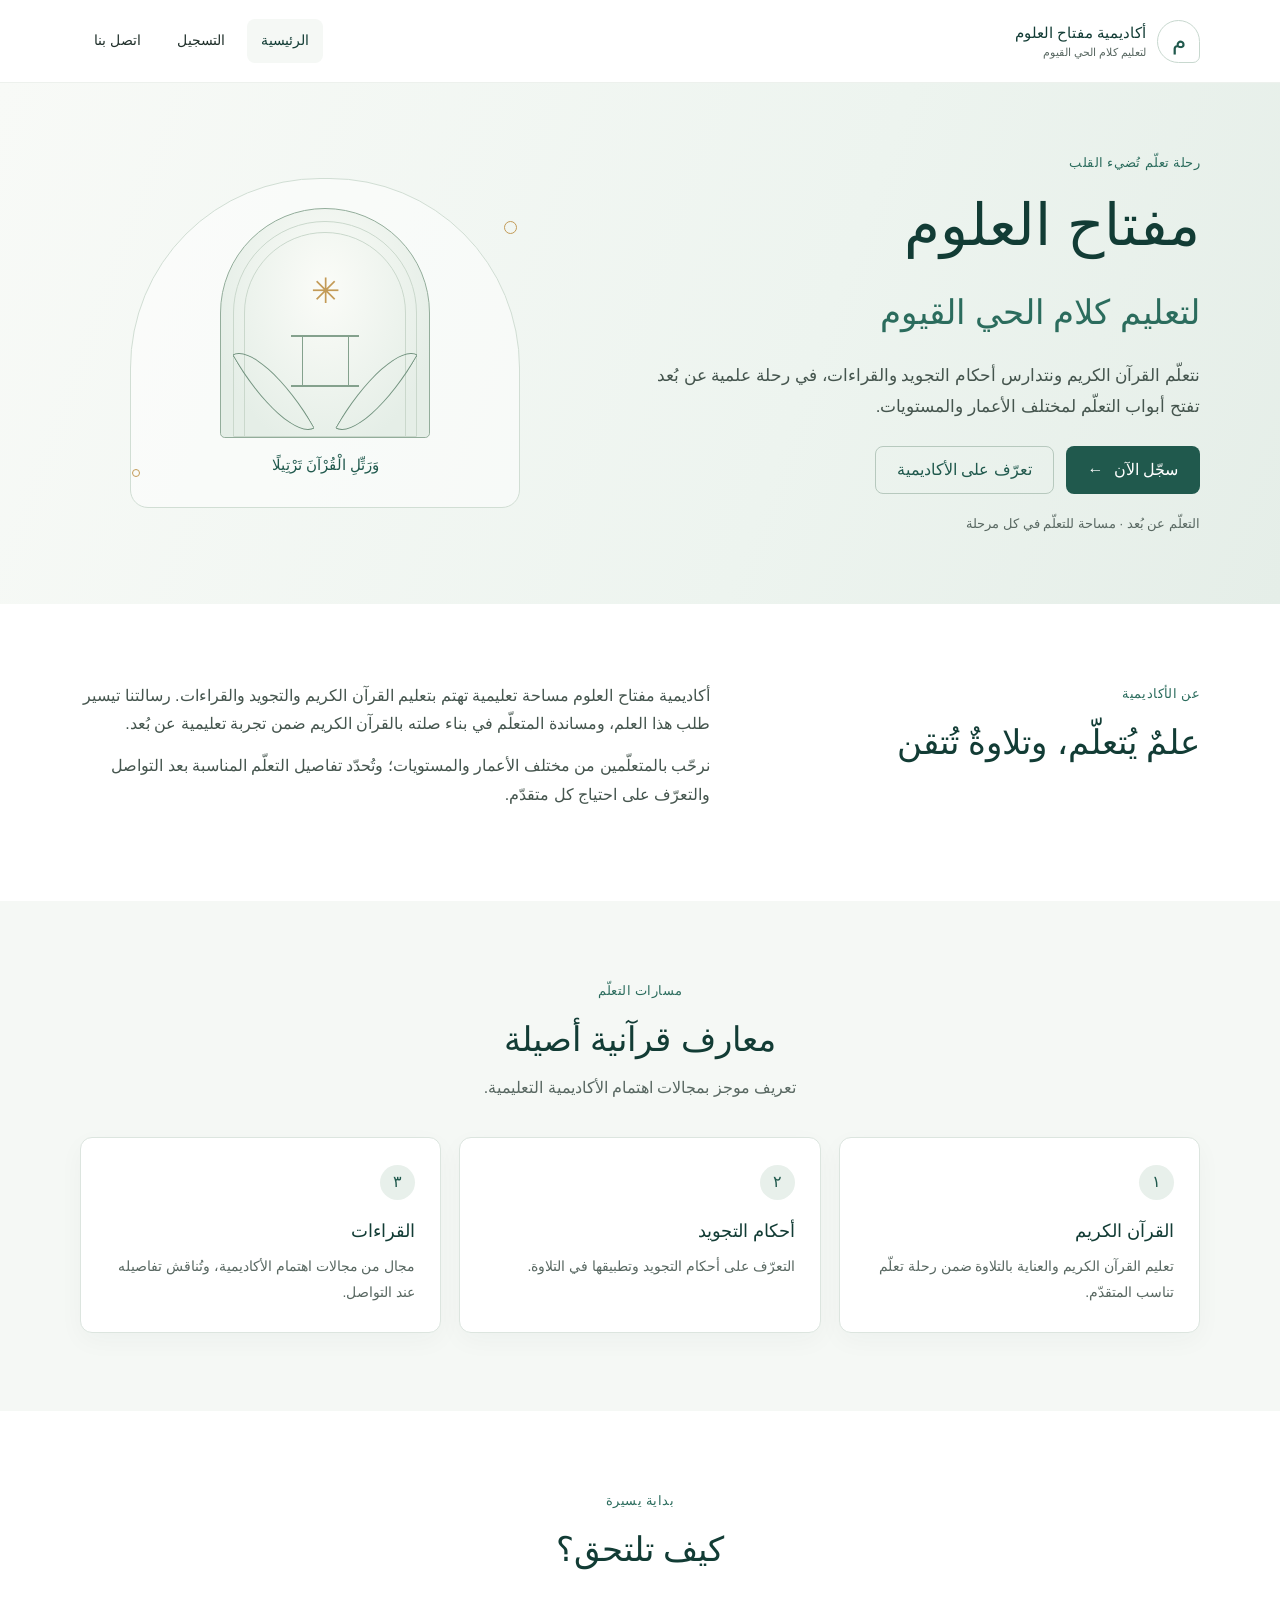
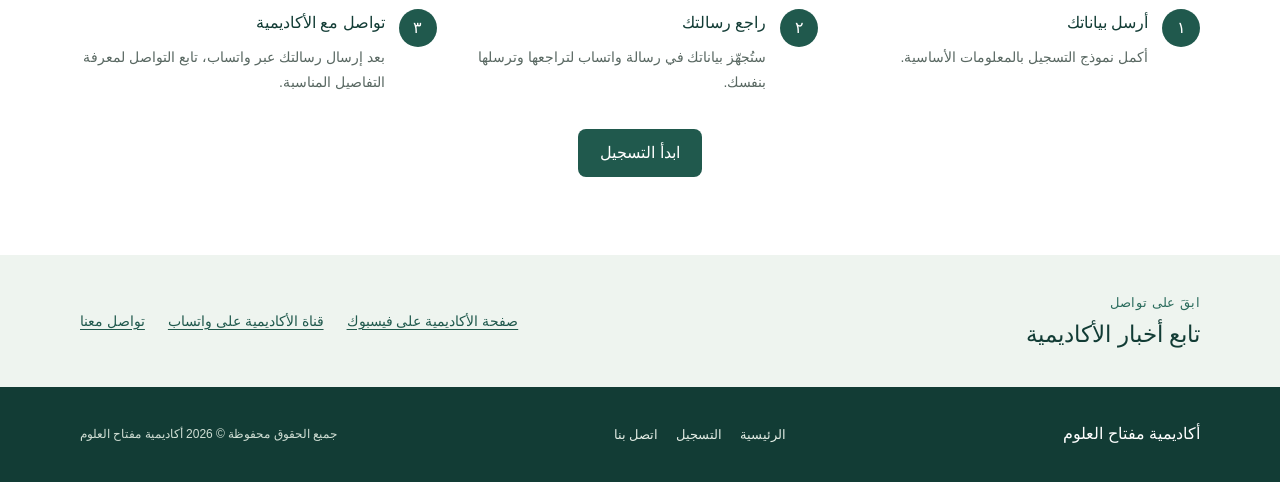
==== index.html @ 05ccc2ba "إنشاء موقع تعريفي وتسجيلي لأكاديمية مفتاح العلوم إضافة صفحات رئيسية وتسجيل واتصال متجاوبة باللغة الع" ====
<!doctype html>
<html lang="ar" dir="rtl">
<head>
  <meta charset="utf-8">
  <meta name="viewport" content="width=device-width, initial-scale=1">
  <meta name="theme-color" content="#123c35">
  <meta name="description" content="أكاديمية مفتاح العلوم لتعليم كلام الحي القيوم. تعليم القرآن الكريم والتجويد والقراءات عن بُعد لمختلف الأعمار والمستويات.">
  <meta property="og:type" content="website">
  <meta property="og:title" content="أكاديمية مفتاح العلوم">
  <meta property="og:description" content="تعليم القرآن الكريم والتجويد والقراءات عن بُعد.">
  <title>أكاديمية مفتاح العلوم | تعليم كلام الحي القيوم</title>
  <link rel="stylesheet" href="assets/css/style.css">
  <script src="assets/js/config.js" defer></script>
  <script src="assets/js/main.js" defer></script>
</head>
<body>
  <a class="skip-link" href="#main-content">انتقل إلى المحتوى الرئيسي</a>
  <header class="site-header">
    <div class="container header-inner">
      <a class="brand" href="index.html" aria-label="أكاديمية مفتاح العلوم - الصفحة الرئيسية">
        <span class="brand-mark" aria-hidden="true">م</span>
        <span class="brand-copy"><strong>أكاديمية مفتاح العلوم</strong><small>لتعليم كلام الحي القيوم</small></span>
      </a>
      <nav class="site-nav" aria-label="التنقل الرئيسي">
        <a href="index.html" aria-current="page">الرئيسية</a>
        <a href="register.html">التسجيل</a>
        <a href="contact.html">اتصل بنا</a>
      </nav>
    </div>
  </header>

  <main id="main-content">
    <section class="hero">
      <div class="container hero-grid">
        <div class="hero-copy">
          <p class="eyebrow">رحلة تعلّم تُضيء القلب</p>
          <h1>مفتاح العلوم<br><span>لتعليم كلام الحي القيوم</span></h1>
          <p class="hero-intro">نتعلّم القرآن الكريم ونتدارس أحكام التجويد والقراءات، في رحلة علمية عن بُعد تفتح أبواب التعلّم لمختلف الأعمار والمستويات.</p>
          <div class="hero-actions">
            <a class="button button-primary" href="register.html">سجّل الآن <span aria-hidden="true">←</span></a>
            <a class="button button-quiet" href="#about">تعرّف على الأكاديمية</a>
          </div>
          <p class="hero-note">التعلّم عن بُعد · مساحة للتعلّم في كل مرحلة</p>
        </div>
        <div class="hero-art" aria-hidden="true">
          <div class="art-frame">
            <div class="art-arch"><span class="art-star">✳</span><span class="art-lines"></span><span class="art-leaf leaf-one"></span><span class="art-leaf leaf-two"></span></div>
            <span class="art-caption">وَرَتِّلِ الْقُرْآنَ تَرْتِيلًا</span>
          </div>
          <span class="art-dot dot-one"></span><span class="art-dot dot-two"></span>
        </div>
      </div>
    </section>

    <section class="section" id="about">
      <div class="container about-grid">
        <div>
          <p class="eyebrow">عن الأكاديمية</p>
          <h2>علمٌ يُتعلّم، وتلاوةٌ تُتقن</h2>
        </div>
        <div class="about-copy">
          <p>أكاديمية مفتاح العلوم مساحة تعليمية تهتم بتعليم القرآن الكريم والتجويد والقراءات. رسالتنا تيسير طلب هذا العلم، ومساندة المتعلّم في بناء صلته بالقرآن الكريم ضمن تجربة تعليمية عن بُعد.</p>
          <p>نرحّب بالمتعلّمين من مختلف الأعمار والمستويات؛ وتُحدّد تفاصيل التعلّم المناسبة بعد التواصل والتعرّف على احتياج كل متقدّم.</p>
        </div>
      </div>
    </section>

    <section class="section section-tinted" aria-labelledby="learning-title">
      <div class="container">
        <div class="section-heading">
          <p class="eyebrow">مسارات التعلّم</p>
          <h2 id="learning-title">معارف قرآنية أصيلة</h2>
          <p>تعريف موجز بمجالات اهتمام الأكاديمية التعليمية.</p>
        </div>
        <div class="cards-grid">
          <article class="info-card">
            <span class="card-number" aria-hidden="true">١</span>
            <h3>القرآن الكريم</h3>
            <p>تعليم القرآن الكريم والعناية بالتلاوة ضمن رحلة تعلّم تناسب المتقدّم.</p>
          </article>
          <article class="info-card">
            <span class="card-number" aria-hidden="true">٢</span>
            <h3>أحكام التجويد</h3>
            <p>التعرّف على أحكام التجويد وتطبيقها في التلاوة.</p>
          </article>
          <article class="info-card">
            <span class="card-number" aria-hidden="true">٣</span>
            <h3>القراءات</h3>
            <p>مجال من مجالات اهتمام الأكاديمية، وتُناقش تفاصيله عند التواصل.</p>
          </article>
        </div>
      </div>
    </section>

    <section class="section" aria-labelledby="steps-title">
      <div class="container">
        <div class="section-heading">
          <p class="eyebrow">بداية يسيرة</p>
          <h2 id="steps-title">كيف تلتحق؟</h2>
        </div>
        <ol class="steps-list">
          <li><span>١</span><div><h3>أرسل بياناتك</h3><p>أكمل نموذج التسجيل بالمعلومات الأساسية.</p></div></li>
          <li><span>٢</span><div><h3>راجع رسالتك</h3><p>ستُجهّز بياناتك في رسالة واتساب لتراجعها وترسلها بنفسك.</p></div></li>
          <li><span>٣</span><div><h3>تواصل مع الأكاديمية</h3><p>بعد إرسال رسالتك عبر واتساب، تابع التواصل لمعرفة التفاصيل المناسبة.</p></div></li>
        </ol>
        <div class="center-action"><a class="button button-primary" href="register.html">ابدأ التسجيل</a></div>
      </div>
    </section>

    <section class="social-band" aria-labelledby="social-title">
      <div class="container social-inner">
        <div><p class="eyebrow">ابقَ على تواصل</p><h2 id="social-title">تابع أخبار الأكاديمية</h2></div>
        <ul class="social-links" aria-label="روابط التواصل الاجتماعي">
          <li data-social-item hidden><a data-social-link="facebook" href="https://facebook.com" target="_blank" rel="noopener noreferrer">صفحة الأكاديمية على فيسبوك</a></li>
          <li data-social-item hidden><a data-social-link="whatsappChannel" href="https://whatsapp.com" target="_blank" rel="noopener noreferrer">قناة الأكاديمية على واتساب</a></li>
          <li><a href="contact.html">تواصل معنا</a></li>
        </ul>
      </div>
    </section>
  </main>

  <footer class="site-footer">
    <div class="container footer-inner">
      <a class="footer-brand" href="index.html">أكاديمية مفتاح العلوم</a>
      <nav class="footer-nav" aria-label="روابط التذييل">
        <a href="index.html">الرئيسية</a><a href="register.html">التسجيل</a><a href="contact.html">اتصل بنا</a>
      </nav>
      <p>جميع الحقوق محفوظة © <span data-current-year>2026</span> أكاديمية مفتاح العلوم</p>
    </div>
  </footer>
</body>
</html>
---- assets/css/style.css ----
:root {
  color-scheme: light;
  --green-950: #123c35;
  --green-800: #20594d;
  --green-700: #2b6c5d;
  --green-100: #e8f0eb;
  --green-50: #f5f8f5;
  --ink: #20302b;
  --muted: #596862;
  --gold: #c39b57;
  --line: #dce5df;
  --white: #fff;
  --danger: #a52c2c;
  --shadow: 0 18px 50px rgba(18, 60, 53, .08);
  font-family: Tahoma, "Segoe UI", Arial, sans-serif;
  font-synthesis: none;
  text-rendering: optimizeLegibility;
}

* { box-sizing: border-box; }
html { scroll-behavior: smooth; }
body { margin: 0; color: var(--ink); background: var(--white); line-height: 1.8; }
a { color: var(--green-800); text-underline-offset: .22em; }
a:hover { color: var(--green-950); }
button, input, select, textarea { font: inherit; }
button, a { touch-action: manipulation; }
.container { width: min(1120px, calc(100% - 40px)); margin-inline: auto; }
.skip-link { position: absolute; z-index: 20; top: 8px; right: 8px; padding: 10px 16px; color: #fff; background: var(--green-950); transform: translateY(-150%); }
.skip-link:focus { transform: translateY(0); }

:focus-visible { outline: 3px solid #bd7d1b; outline-offset: 3px; }
.site-header { position: relative; z-index: 2; background: #fff; border-bottom: 1px solid #edf1ed; }
.header-inner { min-height: 82px; display: flex; align-items: center; justify-content: space-between; gap: 24px; }
.brand { display: inline-flex; align-items: center; gap: 11px; color: var(--green-950); text-decoration: none; }
.brand-mark { width: 43px; height: 43px; display: grid; place-items: center; border: 1px solid #c8d8cf; border-radius: 50% 50% 7px 50%; color: var(--green-800); font-size: 23px; font-weight: 700; }
.brand-copy { display: grid; line-height: 1.5; }
.brand-copy strong { font-size: 15px; }
.brand-copy small { color: var(--muted); font-size: 11px; }
.site-nav, .footer-nav { display: flex; align-items: center; gap: 8px; }
.site-nav a { padding: 9px 14px; border-radius: 8px; color: var(--ink); font-size: 14px; text-decoration: none; }
.site-nav a:hover, .site-nav a[aria-current="page"] { color: var(--green-950); background: var(--green-50); }

.hero { position: relative; overflow: hidden; background: linear-gradient(110deg, #f8faf7 0%, #edf4ef 62%, #e5eee8 100%); }
.hero-grid { min-height: 490px; display: grid; grid-template-columns: 1.08fr .92fr; align-items: center; gap: 54px; padding-block: 68px; }
.eyebrow { margin: 0 0 12px; color: var(--green-700); font-size: 13px; font-weight: 700; letter-spacing: .03em; }
h1, h2, h3, p { margin-top: 0; }
.hero h1 { margin-bottom: 18px; color: var(--green-950); font-size: clamp(36px, 5vw, 58px); line-height: 1.35; }
.hero h1 span { color: var(--green-700); font-size: .59em; }
.hero-intro { max-width: 580px; margin-bottom: 24px; color: #45554e; font-size: 17px; }
.hero-actions { display: flex; align-items: center; flex-wrap: wrap; gap: 12px; }
.button { min-height: 48px; display: inline-flex; align-items: center; justify-content: center; gap: 10px; padding: 10px 21px; border: 1px solid transparent; border-radius: 8px; font-weight: 700; line-height: 1.5; text-align: center; text-decoration: none; cursor: pointer; transition: background-color .16s ease, transform .16s ease; }
.button:hover { transform: translateY(-1px); }
.button-primary { color: #fff; background: var(--green-800); }
.button-primary:hover { color: #fff; background: var(--green-950); }
.button-secondary { color: var(--green-950); background: var(--green-100); border-color: #c9d9cf; }
.button-secondary:hover { color: var(--green-950); background: #dbe9df; }
.button-quiet { color: var(--green-800); background: transparent; border-color: #b7c9be; }
.button-quiet:hover { color: var(--green-950); background: #edf3ee; }
.hero-note { margin: 18px 0 0; color: var(--muted); font-size: 13px; }
.hero-art { position: relative; justify-self: center; width: min(100%, 390px); }
.art-frame { position: relative; height: 330px; display: flex; flex-direction: column; align-items: center; justify-content: center; overflow: hidden; border: 1px solid #d1ded4; border-radius: 190px 190px 18px 18px; background: rgba(255,255,255,.52); }
.art-arch { position: relative; width: 210px; height: 230px; display: flex; flex-direction: column; align-items: center; justify-content: center; overflow: hidden; border: 1px solid #93ad9b; border-radius: 110px 110px 5px 5px; background: radial-gradient(ellipse at 50% 35%, #fbfcf8 0%, #e5eee7 78%); }
.art-arch::before, .art-arch::after { position: absolute; content: ""; border: 1px solid #cad8cc; border-radius: 100px 100px 0 0; }
.art-arch::before { inset: 12px 12px 0; }
.art-arch::after { inset: 23px 23px 0; }
.art-star { z-index: 1; color: var(--gold); font-size: 35px; }
.art-lines { z-index: 1; width: 68px; height: 52px; margin-top: 13px; border-top: 2px solid #84a18d; border-bottom: 2px solid #84a18d; }
.art-lines::after { display: block; width: 45px; height: 100%; margin-inline: auto; border-inline: 1px solid #84a18d; content: ""; }
.art-leaf { position: absolute; z-index: 1; bottom: -7px; width: 35px; height: 105px; border: 1px solid #71927e; border-radius: 100% 0 100% 0; transform: rotate(30deg); }
.leaf-one { right: 35px; }
.leaf-two { left: 35px; transform: scaleX(-1) rotate(30deg); }
.art-caption { margin-top: 13px; color: var(--green-800); font-size: 15px; }
.art-dot { position: absolute; width: 13px; height: 13px; border: 1px solid var(--gold); border-radius: 50%; }
.dot-one { top: 43px; right: 3px; }.dot-two { bottom: 31px; left: 2px; width: 8px; height: 8px; }

.section { padding-block: 78px; }
.about-grid { display: grid; grid-template-columns: .8fr 1.2fr; gap: 70px; align-items: start; }
.about-grid h2, .section-heading h2, .social-inner h2 { margin-bottom: 0; color: var(--green-950); font-size: clamp(26px, 3vw, 34px); line-height: 1.5; }
.about-copy p { margin-bottom: 13px; color: #45554e; }
.section-tinted { background: var(--green-50); }
.section-heading { max-width: 650px; margin: 0 auto 34px; text-align: center; }
.section-heading > p:last-child { margin: 9px 0 0; color: var(--muted); }
.cards-grid { display: grid; grid-template-columns: repeat(3, 1fr); gap: 18px; }
.info-card { min-height: 190px; padding: 27px 25px; border: 1px solid var(--line); border-radius: 12px; background: #fff; box-shadow: 0 8px 26px rgba(18,60,53,.035); }
.card-number { width: 35px; height: 35px; display: grid; place-items: center; margin-bottom: 15px; border-radius: 50%; color: var(--green-800); background: var(--green-100); font-weight: 700; }
.info-card h3, .steps-list h3 { margin-bottom: 7px; color: var(--green-950); font-size: 18px; }
.info-card p, .steps-list p { margin-bottom: 0; color: var(--muted); font-size: 14px; }
.steps-list { display: grid; grid-template-columns: repeat(3, 1fr); gap: 25px; margin: 0; padding: 0; list-style: none; }
.steps-list li { display: flex; align-items: flex-start; gap: 14px; }
.steps-list li > span { flex: 0 0 38px; width: 38px; height: 38px; display: grid; place-items: center; border-radius: 50%; color: #fff; background: var(--green-800); font-weight: 700; }
.steps-list h3 { font-size: 16px; }
.center-action { margin-top: 34px; text-align: center; }
.social-band { padding-block: 36px; background: #eef4ef; }
.social-inner { display: flex; align-items: center; justify-content: space-between; gap: 25px; }
.social-inner h2 { font-size: 23px; }
.social-inner .eyebrow { margin-bottom: 2px; }
.social-links { display: flex; flex-wrap: wrap; gap: 10px 23px; margin: 0; padding: 0; list-style: none; }
.social-links a { font-size: 14px; font-weight: 700; }

.site-footer { color: #dce8df; background: var(--green-950); }
.footer-inner { min-height: 95px; display: flex; align-items: center; justify-content: space-between; gap: 20px; padding-block: 19px; }
.footer-brand { color: #fff; font-weight: 700; text-decoration: none; }
.footer-nav { flex-wrap: wrap; gap: 8px 18px; }
.footer-nav a { color: #e2ece4; font-size: 13px; text-decoration: none; }
.footer-inner > p { margin: 0; color: #d0ded4; font-size: 12px; }

.page-main { min-height: calc(100vh - 177px); padding-bottom: 72px; background: linear-gradient(180deg, #f6f9f6 0, #fff 280px); }
.page-intro { padding-top: 57px; padding-bottom: 29px; text-align: center; }
.page-intro h1 { margin-bottom: 8px; color: var(--green-950); font-size: clamp(30px, 4vw, 42px); }
.page-intro > p:last-child { max-width: 690px; margin: 0 auto; color: var(--muted); }
.form-layout { display: grid; grid-template-columns: .75fr 1.5fr; align-items: start; gap: 24px; }
.notice-card, .contact-aside { padding: 25px; border: 1px solid #dce8df; border-radius: 12px; background: #f4f8f4; }
.notice-icon { width: 34px; height: 34px; display: grid; place-items: center; margin-bottom: 12px; border: 1px solid #b9cebf; border-radius: 50%; color: var(--green-800); font-weight: 700; }
.notice-card h2, .contact-aside h2 { margin-bottom: 10px; color: var(--green-950); font-size: 19px; }
.notice-card p, .contact-aside p { color: #4b5c53; font-size: 14px; }
.notice-card p:last-child { margin-bottom: 0; }
.required-note { padding-top: 12px; border-top: 1px solid #dce8df; }
.required-note span, .required-mark { color: var(--danger); font-weight: 700; }
.form-card { padding: 30px; border: 1px solid #e1e9e3; border-radius: 12px; background: #fff; box-shadow: var(--shadow); }
.form-section { min-width: 0; margin: 0 0 25px; padding: 0 0 24px; border: 0; border-bottom: 1px solid #e8eee9; }
.form-section legend { width: 100%; margin-bottom: 19px; padding: 0; color: var(--green-950); font-size: 18px; font-weight: 700; }
.form-section legend span { display: inline-grid; width: 29px; height: 29px; place-items: center; margin-left: 6px; border-radius: 50%; color: var(--green-800); background: var(--green-100); font-size: 14px; }
.form-grid { display: grid; grid-template-columns: repeat(2, minmax(0, 1fr)); gap: 18px 16px; }
.field { min-width: 0; display: flex; flex-direction: column; align-items: stretch; gap: 6px; }
.field-wide { grid-column: 1 / -1; }
.field label { color: #263a32; font-size: 14px; font-weight: 700; }
.optional-mark { color: var(--muted); font-size: 12px; font-weight: 400; }
.field input, .field select, .field textarea, .handoff-tools textarea { width: 100%; min-height: 47px; padding: 10px 12px; border: 1px solid #bdcbc1; border-radius: 7px; color: var(--ink); background: #fff; }
.field textarea, .handoff-tools textarea { min-height: auto; resize: vertical; }
.field input:hover, .field select:hover, .field textarea:hover, .handoff-tools textarea:hover { border-color: #7e9c88; }
.field input[aria-invalid="true"], .field select[aria-invalid="true"], .field textarea[aria-invalid="true"] { border-color: var(--danger); }
.field-help { color: var(--muted); font-size: 12px; }
.field-error { min-height: 0; color: var(--danger); font-size: 12px; }
.field-error:empty { display: none; }
.form-actions { display: flex; flex-wrap: wrap; align-items: center; gap: 12px 20px; }
.privacy-note { margin: 0; color: var(--muted); font-size: 12px; }
.form-feedback { margin-top: 17px; color: var(--green-950); font-weight: 700; }
.form-feedback:empty { display: none; }
.handoff-tools { display: grid; justify-items: start; gap: 11px; margin-top: 17px; padding-top: 17px; border-top: 1px solid var(--line); }
.handoff-tools[hidden] { display: none; }
.handoff-tools textarea { direction: rtl; font-size: 13px; }
.copy-feedback { margin: 0; color: var(--green-800); font-size: 13px; }
.contact-layout { max-width: 900px; display: grid; grid-template-columns: .8fr 1.2fr; align-items: start; gap: 24px; }
.contact-aside { padding: 30px 26px; }
.contact-aside a { font-size: 14px; font-weight: 700; }
.contact-symbol { margin-bottom: 14px; color: var(--green-700); font-size: 32px; }
.contact-form { display: grid; gap: 18px; }
.contact-form .button { justify-self: start; }
.contact-form .privacy-note { margin-top: -10px; }
.not-found { min-height: 100vh; display: flex; flex-direction: column; align-items: flex-start; justify-content: center; }
.not-found h1 { color: var(--green-950); font-size: clamp(30px, 5vw, 48px); }
.not-found p:not(.eyebrow) { color: var(--muted); }

@media (max-width: 760px) {
  .container { width: min(100% - 32px, 600px); }
  .header-inner { min-height: 0; align-items: flex-start; flex-direction: column; gap: 9px; padding-block: 13px; }
  .site-nav { width: 100%; overflow-x: auto; gap: 2px; }
  .site-nav a { padding: 7px 11px; white-space: nowrap; }
  .hero-grid { min-height: 0; grid-template-columns: 1fr; gap: 33px; padding-block: 48px; }
  .hero-copy { order: 0; }
  .hero-art { order: 1; width: min(100%, 320px); }
  .art-frame { height: 270px; }
  .art-arch { transform: scale(.85); }
  .about-grid { grid-template-columns: 1fr; gap: 15px; }
  .section { padding-block: 55px; }
  .cards-grid { grid-template-columns: 1fr; }
  .info-card { min-height: 0; }
  .steps-list { grid-template-columns: 1fr; gap: 21px; }
  .social-inner, .footer-inner { align-items: flex-start; flex-direction: column; }
  .footer-inner { padding-block: 24px; }
  .form-layout, .contact-layout { grid-template-columns: 1fr; }
  .notice-card { order: 0; }
  .form-card { order: 1; padding: 22px 18px; }
  .page-intro { padding-top: 40px; }
}
@media (max-width: 480px) {
  .container { width: calc(100% - 28px); }
  .form-grid { grid-template-columns: 1fr; }
  .field-wide { grid-column: auto; }
  .hero h1 { font-size: 37px; }
  .hero-intro { font-size: 15px; }
  .hero-actions { align-items: stretch; flex-direction: column; }
  .hero-actions .button { width: 100%; }
  .form-actions { align-items: stretch; flex-direction: column; }
  .form-actions .button { width: 100%; }
}
@media (prefers-reduced-motion: reduce) {
  *, *::before, *::after { scroll-behavior: auto !important; transition-duration: .01ms !important; animation-duration: .01ms !important; animation-iteration-count: 1 !important; }
}
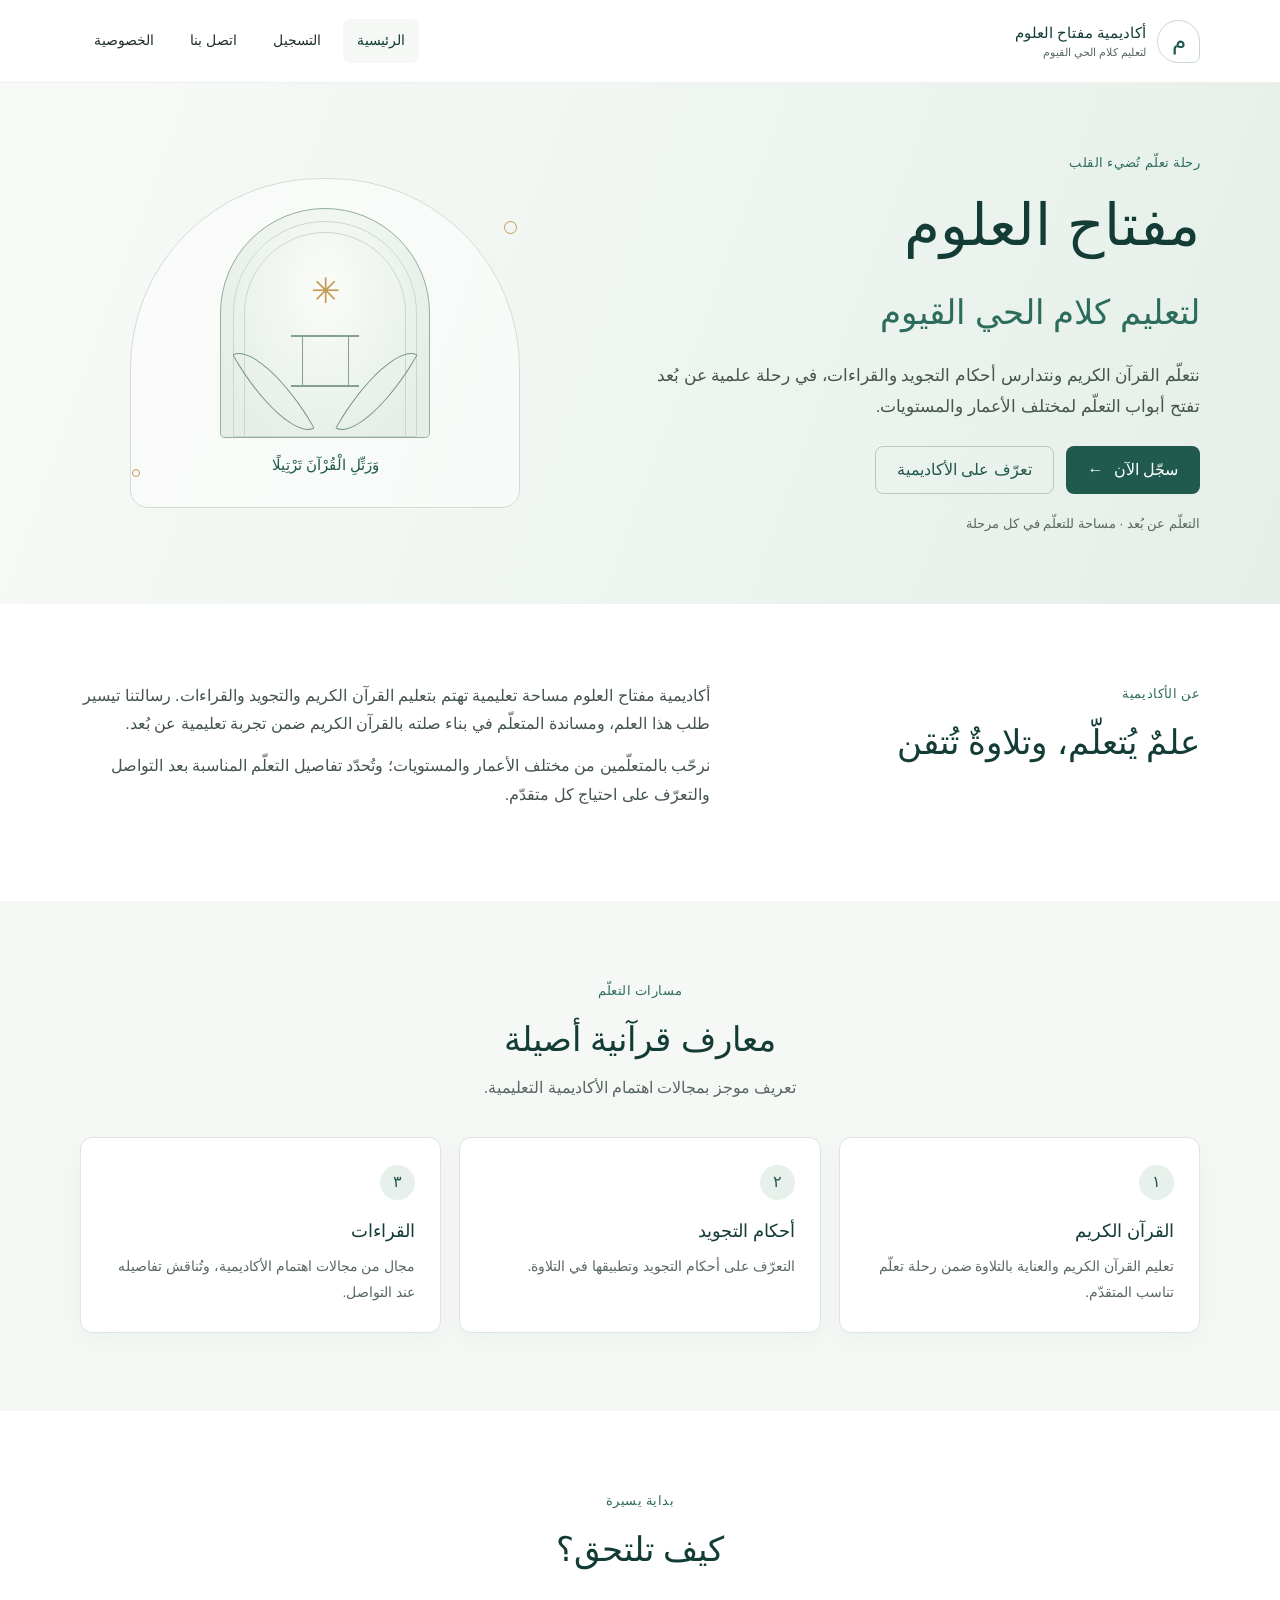
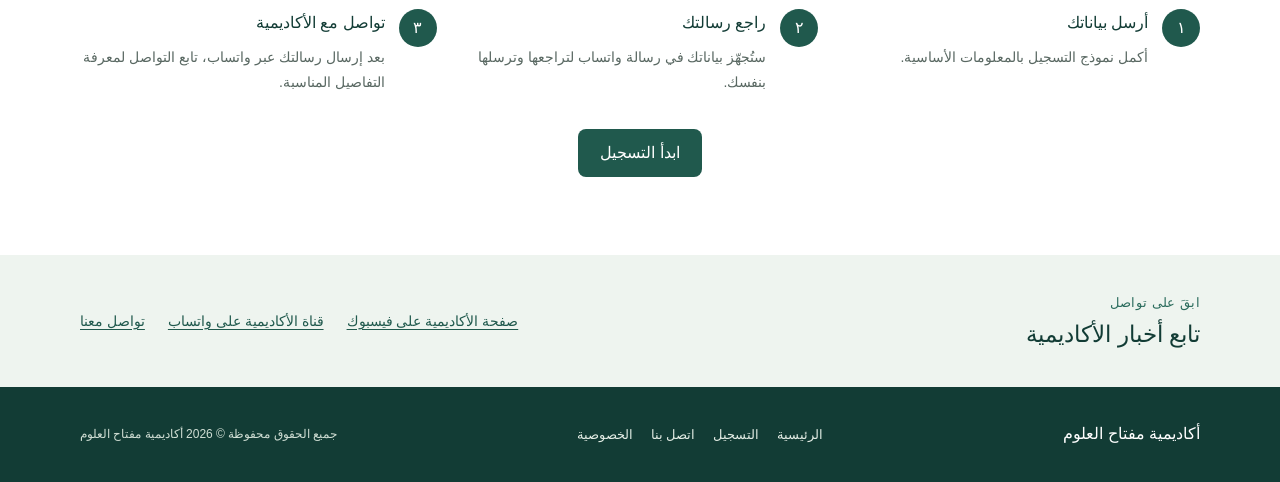
==== commit 12a22c76: "إضافة صفحة سياسة الخصوصية توضيح معالجة بيانات النماذج وانتقالها إلى واتساب مع تاريخ التحديث.  Co-aut" ====
--- a/index.html
+++ b/index.html
@@ -25,6 +25,7 @@
         <a href="index.html" aria-current="page">الرئيسية</a>
         <a href="register.html">التسجيل</a>
         <a href="contact.html">اتصل بنا</a>
+        <a href="privacy.html">الخصوصية</a>
       </nav>
     </div>
   </header>
@@ -123,7 +124,7 @@
     <div class="container footer-inner">
       <a class="footer-brand" href="index.html">أكاديمية مفتاح العلوم</a>
       <nav class="footer-nav" aria-label="روابط التذييل">
-        <a href="index.html">الرئيسية</a><a href="register.html">التسجيل</a><a href="contact.html">اتصل بنا</a>
+        <a href="index.html">الرئيسية</a><a href="register.html">التسجيل</a><a href="contact.html">اتصل بنا</a><a href="privacy.html">الخصوصية</a>
       </nav>
       <p>جميع الحقوق محفوظة © <span data-current-year>2026</span> أكاديمية مفتاح العلوم</p>
     </div>
--- a/assets/css/style.css
+++ b/assets/css/style.css
@@ -150,6 +150,12 @@
 .not-found { min-height: 100vh; display: flex; flex-direction: column; align-items: flex-start; justify-content: center; }
 .not-found h1 { color: var(--green-950); font-size: clamp(30px, 5vw, 48px); }
 .not-found p:not(.eyebrow) { color: var(--muted); }
+.policy-content { max-width: 850px; padding: 32px 38px; border: 1px solid #e1e9e3; border-radius: 12px; background: #fff; box-shadow: var(--shadow); }
+.policy-content h2 { margin: 28px 0 8px; color: var(--green-950); font-size: 19px; }
+.policy-content h2:first-of-type { margin-top: 25px; }
+.policy-content p { color: #45554e; }
+.policy-date { padding-bottom: 16px; border-bottom: 1px solid var(--line); color: var(--green-950) !important; }
+.policy-disclaimer { padding-top: 16px; border-top: 1px solid var(--line); font-size: 13px; }
 
 @media (max-width: 760px) {
   .container { width: min(100% - 32px, 600px); }
@@ -172,6 +178,7 @@
   .notice-card { order: 0; }
   .form-card { order: 1; padding: 22px 18px; }
   .page-intro { padding-top: 40px; }
+  .policy-content { padding: 23px 19px; }
 }
 @media (max-width: 480px) {
   .container { width: calc(100% - 28px); }
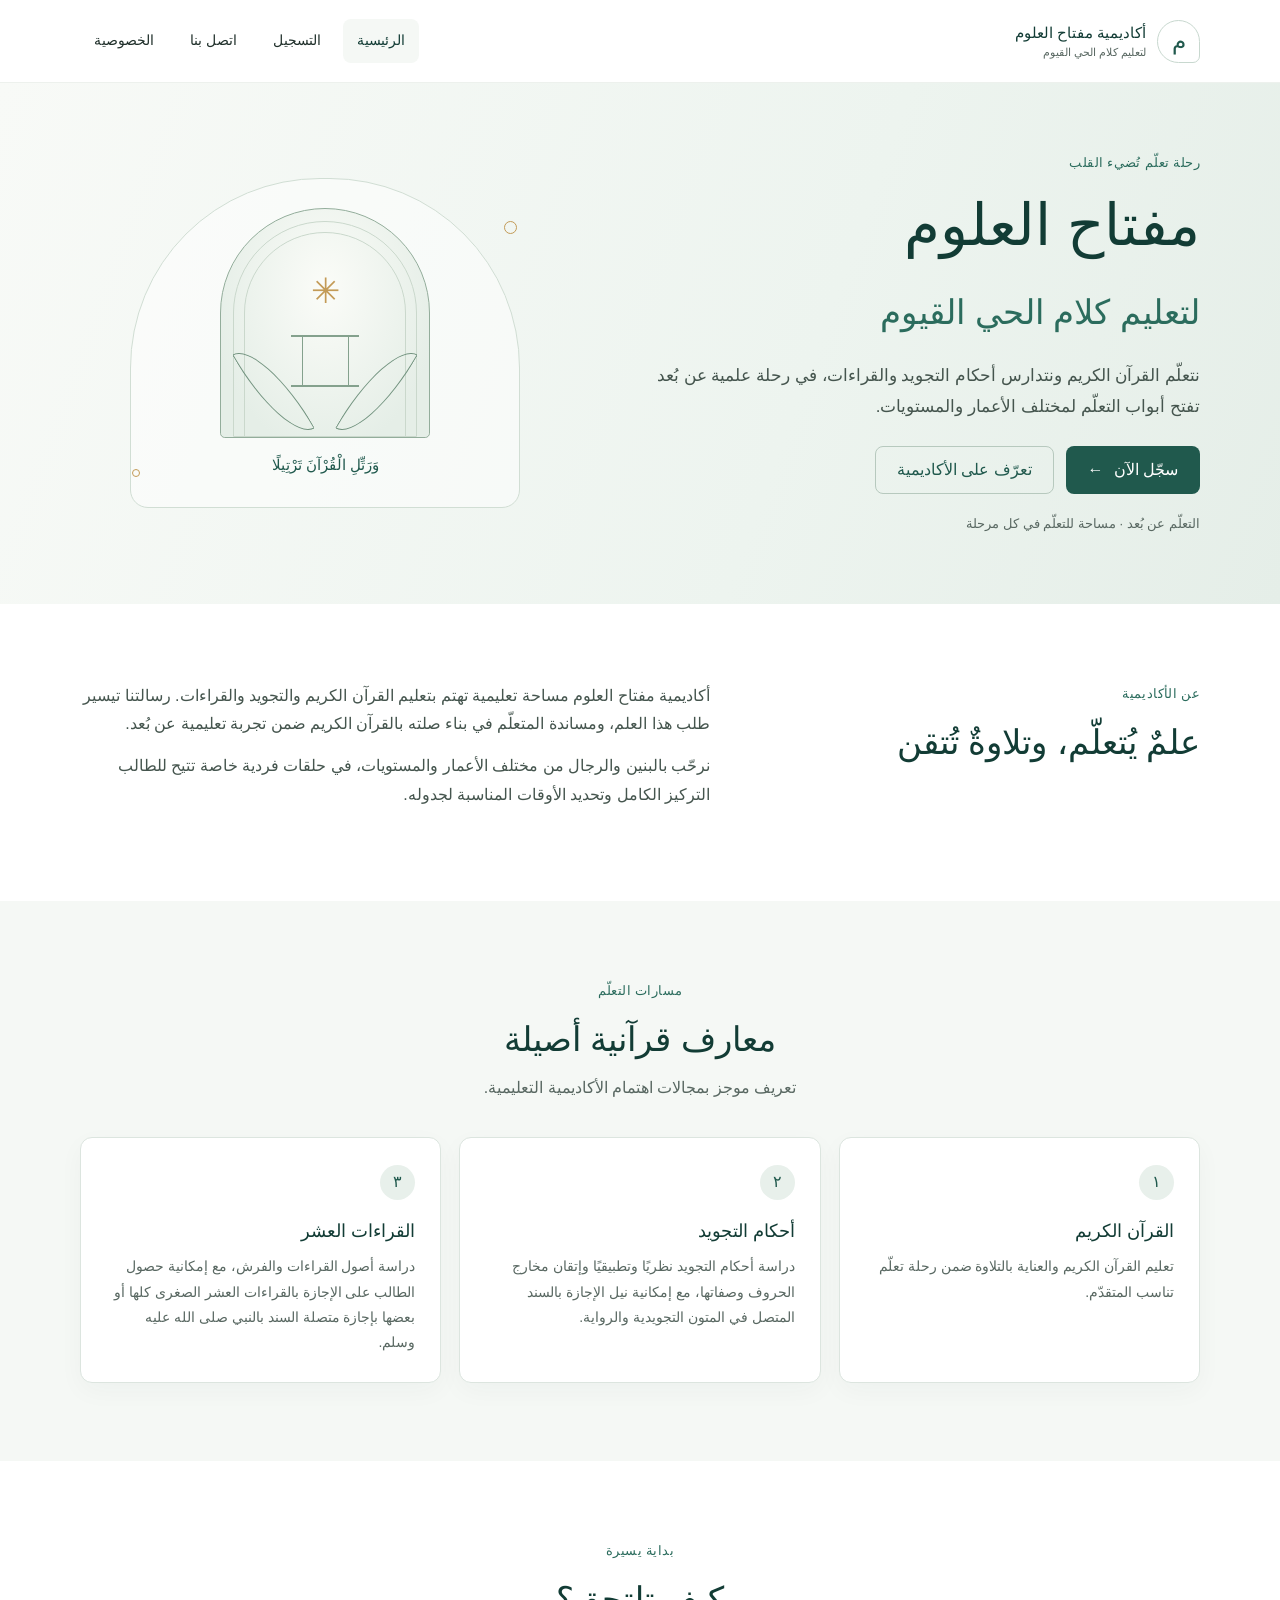
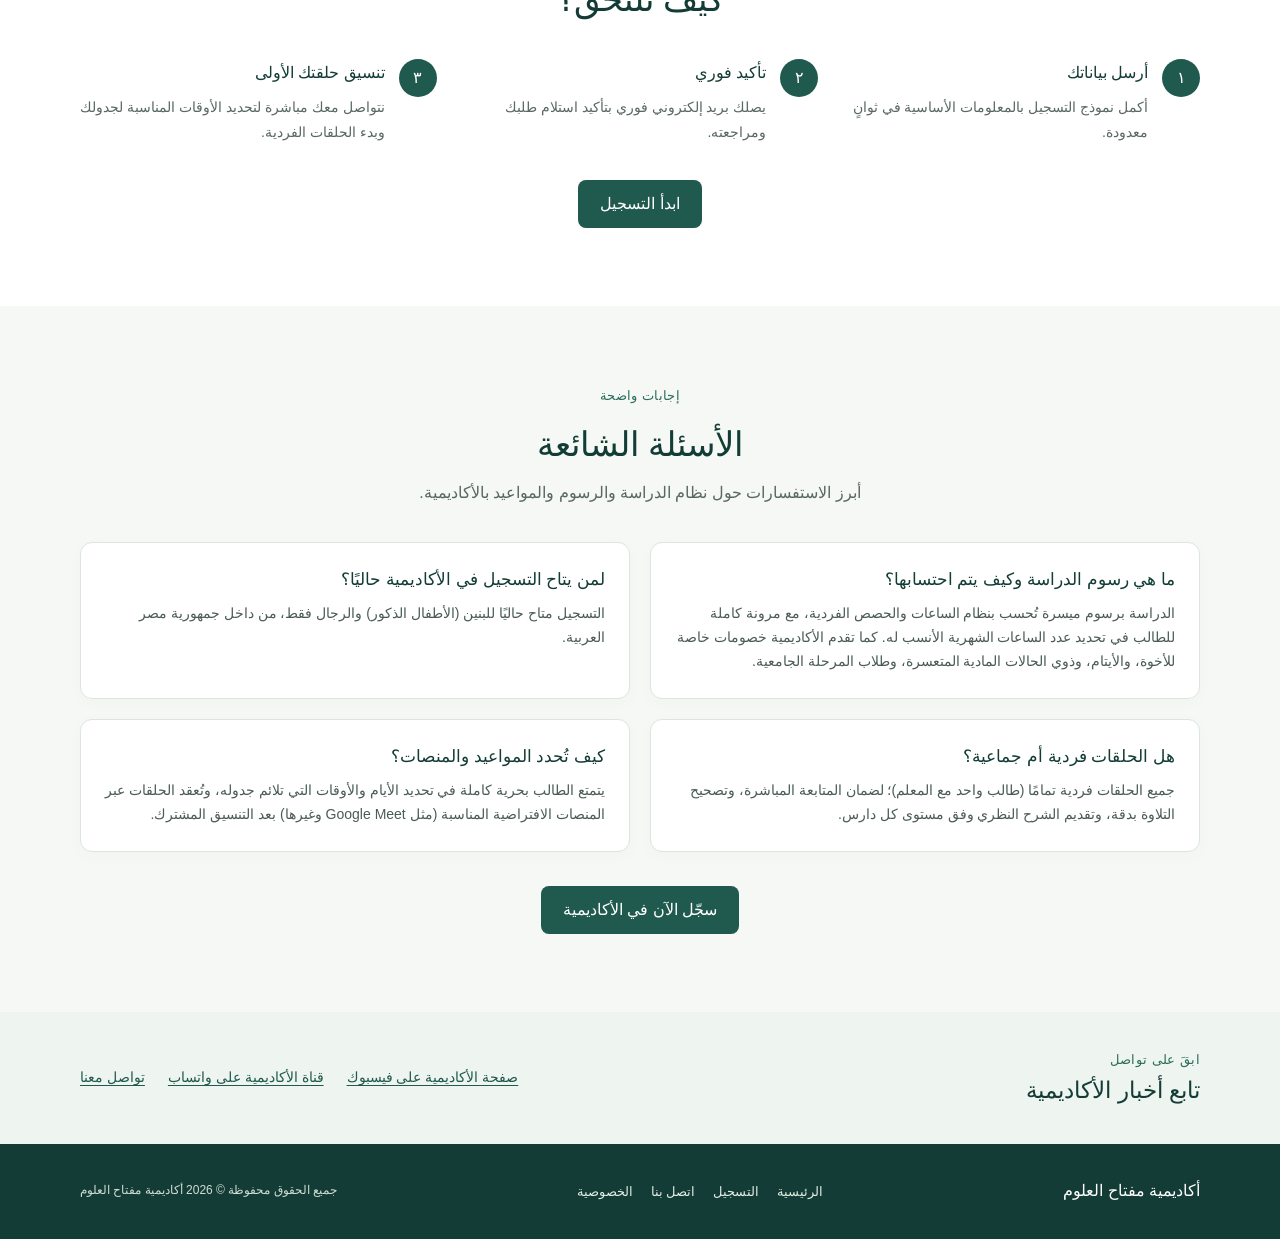
==== commit b9cded06: "تحديث نموذج التسجيل الذكي وإضافة ميزات الإجازة بالسند المتصل حذف خيار الفئة، وحصر التسجيل على مصر بق" ====
--- a/index.html
+++ b/index.html
@@ -61,7 +61,7 @@
         </div>
         <div class="about-copy">
           <p>أكاديمية مفتاح العلوم مساحة تعليمية تهتم بتعليم القرآن الكريم والتجويد والقراءات. رسالتنا تيسير طلب هذا العلم، ومساندة المتعلّم في بناء صلته بالقرآن الكريم ضمن تجربة تعليمية عن بُعد.</p>
-          <p>نرحّب بالمتعلّمين من مختلف الأعمار والمستويات؛ وتُحدّد تفاصيل التعلّم المناسبة بعد التواصل والتعرّف على احتياج كل متقدّم.</p>
+          <p>نرحّب بالبنين والرجال من مختلف الأعمار والمستويات، في حلقات فردية خاصة تتيح للطالب التركيز الكامل وتحديد الأوقات المناسبة لجدوله.</p>
         </div>
       </div>
     </section>
@@ -82,12 +82,12 @@
           <article class="info-card">
             <span class="card-number" aria-hidden="true">٢</span>
             <h3>أحكام التجويد</h3>
-            <p>التعرّف على أحكام التجويد وتطبيقها في التلاوة.</p>
+            <p>دراسة أحكام التجويد نظريًا وتطبيقيًا وإتقان مخارج الحروف وصفاتها، مع إمكانية نيل الإجازة بالسند المتصل في المتون التجويدية والرواية.</p>
           </article>
           <article class="info-card">
             <span class="card-number" aria-hidden="true">٣</span>
-            <h3>القراءات</h3>
-            <p>مجال من مجالات اهتمام الأكاديمية، وتُناقش تفاصيله عند التواصل.</p>
+            <h3>القراءات العشر</h3>
+            <p>دراسة أصول القراءات والفرش، مع إمكانية حصول الطالب على الإجازة بالقراءات العشر الصغرى كلها أو بعضها بإجازة متصلة السند بالنبي صلى الله عليه وسلم.</p>
           </article>
         </div>
       </div>
@@ -100,11 +100,42 @@
           <h2 id="steps-title">كيف تلتحق؟</h2>
         </div>
         <ol class="steps-list">
-          <li><span>١</span><div><h3>أرسل بياناتك</h3><p>أكمل نموذج التسجيل بالمعلومات الأساسية.</p></div></li>
-          <li><span>٢</span><div><h3>راجع رسالتك</h3><p>ستُجهّز بياناتك في رسالة واتساب لتراجعها وترسلها بنفسك.</p></div></li>
-          <li><span>٣</span><div><h3>تواصل مع الأكاديمية</h3><p>بعد إرسال رسالتك عبر واتساب، تابع التواصل لمعرفة التفاصيل المناسبة.</p></div></li>
+          <li><span>١</span><div><h3>أرسل بياناتك</h3><p>أكمل نموذج التسجيل بالمعلومات الأساسية في ثوانٍ معدودة.</p></div></li>
+          <li><span>٢</span><div><h3>تأكيد فوري</h3><p>يصلك بريد إلكتروني فوري بتأكيد استلام طلبك ومراجعته.</p></div></li>
+          <li><span>٣</span><div><h3>تنسيق حلقتك الأولى</h3><p>نتواصل معك مباشرة لتحديد الأوقات المناسبة لجدولك وبدء الحلقات الفردية.</p></div></li>
         </ol>
         <div class="center-action"><a class="button button-primary" href="register.html">ابدأ التسجيل</a></div>
+      </div>
+    </section>
+
+    <section class="section section-tinted" id="faq" aria-labelledby="faq-title">
+      <div class="container">
+        <div class="section-heading">
+          <p class="eyebrow">إجابات واضحة</p>
+          <h2 id="faq-title">الأسئلة الشائعة</h2>
+          <p>أبرز الاستفسارات حول نظام الدراسة والرسوم والمواعيد بالأكاديمية.</p>
+        </div>
+        <div class="faq-grid">
+          <article class="faq-item">
+            <h3>ما هي رسوم الدراسة وكيف يتم احتسابها؟</h3>
+            <p>الدراسة برسوم ميسرة تُحسب بنظام الساعات والحصص الفردية، مع مرونة كاملة للطالب في تحديد عدد الساعات الشهرية الأنسب له. كما تقدم الأكاديمية خصومات خاصة للأخوة، والأيتام، وذوي الحالات المادية المتعسرة، وطلاب المرحلة الجامعية.</p>
+          </article>
+          <article class="faq-item">
+            <h3>لمن يتاح التسجيل في الأكاديمية حاليًا؟</h3>
+            <p>التسجيل متاح حاليًا للبنين (الأطفال الذكور) والرجال فقط، من داخل جمهورية مصر العربية.</p>
+          </article>
+          <article class="faq-item">
+            <h3>هل الحلقات فردية أم جماعية؟</h3>
+            <p>جميع الحلقات فردية تمامًا (طالب واحد مع المعلم)؛ لضمان المتابعة المباشرة، وتصحيح التلاوة بدقة، وتقديم الشرح النظري وفق مستوى كل دارس.</p>
+          </article>
+          <article class="faq-item">
+            <h3>كيف تُحدد المواعيد والمنصات؟</h3>
+            <p>يتمتع الطالب بحرية كاملة في تحديد الأيام والأوقات التي تلائم جدوله، وتُعقد الحلقات عبر المنصات الافتراضية المناسبة (مثل Google Meet وغيرها) بعد التنسيق المشترك.</p>
+          </article>
+        </div>
+        <div class="center-action">
+          <a class="button button-primary" href="register.html">سجّل الآن في الأكاديمية</a>
+        </div>
       </div>
     </section>
 
--- a/assets/css/style.css
+++ b/assets/css/style.css
@@ -114,6 +114,7 @@
 .notice-card h2, .contact-aside h2 { margin-bottom: 10px; color: var(--green-950); font-size: 19px; }
 .notice-card p, .contact-aside p { color: #4b5c53; font-size: 14px; }
 .notice-card p:last-child { margin-bottom: 0; }
+.audience-alert { margin-bottom: 14px; padding: 12px 14px; border: 1px solid #c1d9c9; border-radius: 8px; background: #eaf3ed; color: var(--green-950); font-size: 13px; line-height: 1.6; }
 .required-note { padding-top: 12px; border-top: 1px solid #dce8df; }
 .required-note span, .required-mark { color: var(--danger); font-weight: 700; }
 .form-card { padding: 30px; border: 1px solid #e1e9e3; border-radius: 12px; background: #fff; box-shadow: var(--shadow); }
@@ -125,6 +126,12 @@
 .field-wide { grid-column: 1 / -1; }
 .field label { color: #263a32; font-size: 14px; font-weight: 700; }
 .optional-mark { color: var(--muted); font-size: 12px; font-weight: 400; }
+.birth-date-group { margin: 0; padding: 0; border: 0; }
+.field-subheading { display: block; margin-bottom: 6px; color: #263a32; font-size: 14px; font-weight: 700; }
+.dob-selectors { display: grid; grid-template-columns: repeat(3, minmax(0, 1fr)); gap: 10px; margin-bottom: 4px; }
+.dob-col { display: flex; flex-direction: column; gap: 4px; }
+.dob-col label { color: var(--muted); font-size: 12px; font-weight: 700; }
+.field select:disabled { background: #f2f6f3; color: #8e9e94; border-color: #dce4de; cursor: not-allowed; }
 .field input, .field select, .field textarea, .handoff-tools textarea { width: 100%; min-height: 47px; padding: 10px 12px; border: 1px solid #bdcbc1; border-radius: 7px; color: var(--ink); background: #fff; }
 .field textarea, .handoff-tools textarea { min-height: auto; resize: vertical; }
 .field input:hover, .field select:hover, .field textarea:hover, .handoff-tools textarea:hover { border-color: #7e9c88; }
@@ -132,6 +139,10 @@
 .field-help { color: var(--muted); font-size: 12px; }
 .field-error { min-height: 0; color: var(--danger); font-size: 12px; }
 .field-error:empty { display: none; }
+.faq-grid { display: grid; grid-template-columns: repeat(2, minmax(0, 1fr)); gap: 20px; }
+.faq-item { padding: 24px; border: 1px solid var(--line); border-radius: 12px; background: #fff; box-shadow: 0 4px 18px rgba(18,60,53,.025); }
+.faq-item h3 { margin-bottom: 10px; color: var(--green-950); font-size: 17px; line-height: 1.5; }
+.faq-item p { margin: 0; color: #4b5c53; font-size: 14px; line-height: 1.7; }
 .form-actions { display: flex; flex-wrap: wrap; align-items: center; gap: 12px 20px; }
 .privacy-note { margin: 0; color: var(--muted); font-size: 12px; }
 .form-feedback { margin-top: 17px; color: var(--green-950); font-weight: 700; }
@@ -140,6 +151,20 @@
 .handoff-tools[hidden] { display: none; }
 .handoff-tools textarea { direction: rtl; font-size: 13px; }
 .copy-feedback { margin: 0; color: var(--green-800); font-size: 13px; }
+
+/* تنسيقات حقل الهاتف intl-tel-input */
+.iti { width: 100%; direction: ltr; }
+.iti input#phone { width: 100%; min-height: 47px; padding-left: 54px; font-family: inherit; }
+.iti__country-list { text-align: right; direction: rtl; }
+
+/* بطاقة نجاح التسجيل */
+.success-card { margin-top: 24px; padding: 28px 24px; border: 2px solid #20594d; border-radius: 12px; background: #f3f8f4; text-align: center; animation: fadeIn .3s ease; }
+.success-card[hidden] { display: none; }
+.success-icon { width: 48px; height: 48px; display: grid; place-items: center; margin: 0 auto 14px; border-radius: 50%; color: #fff; background: var(--green-800); font-size: 24px; font-weight: 700; }
+.success-card h2 { margin-bottom: 8px; color: var(--green-950); font-size: 22px; }
+.success-card p { color: #354a3f; font-size: 15px; margin-bottom: 12px; }
+.success-actions { display: flex; flex-wrap: wrap; justify-content: center; gap: 12px; margin-top: 18px; }
+
 .contact-layout { max-width: 900px; display: grid; grid-template-columns: .8fr 1.2fr; align-items: start; gap: 24px; }
 .contact-aside { padding: 30px 26px; }
 .contact-aside a { font-size: 14px; font-weight: 700; }
@@ -179,11 +204,13 @@
   .form-card { order: 1; padding: 22px 18px; }
   .page-intro { padding-top: 40px; }
   .policy-content { padding: 23px 19px; }
+  .faq-grid { grid-template-columns: 1fr; }
 }
 @media (max-width: 480px) {
   .container { width: calc(100% - 28px); }
   .form-grid { grid-template-columns: 1fr; }
   .field-wide { grid-column: auto; }
+  .dob-selectors { grid-template-columns: 1fr; gap: 8px; }
   .hero h1 { font-size: 37px; }
   .hero-intro { font-size: 15px; }
   .hero-actions { align-items: stretch; flex-direction: column; }
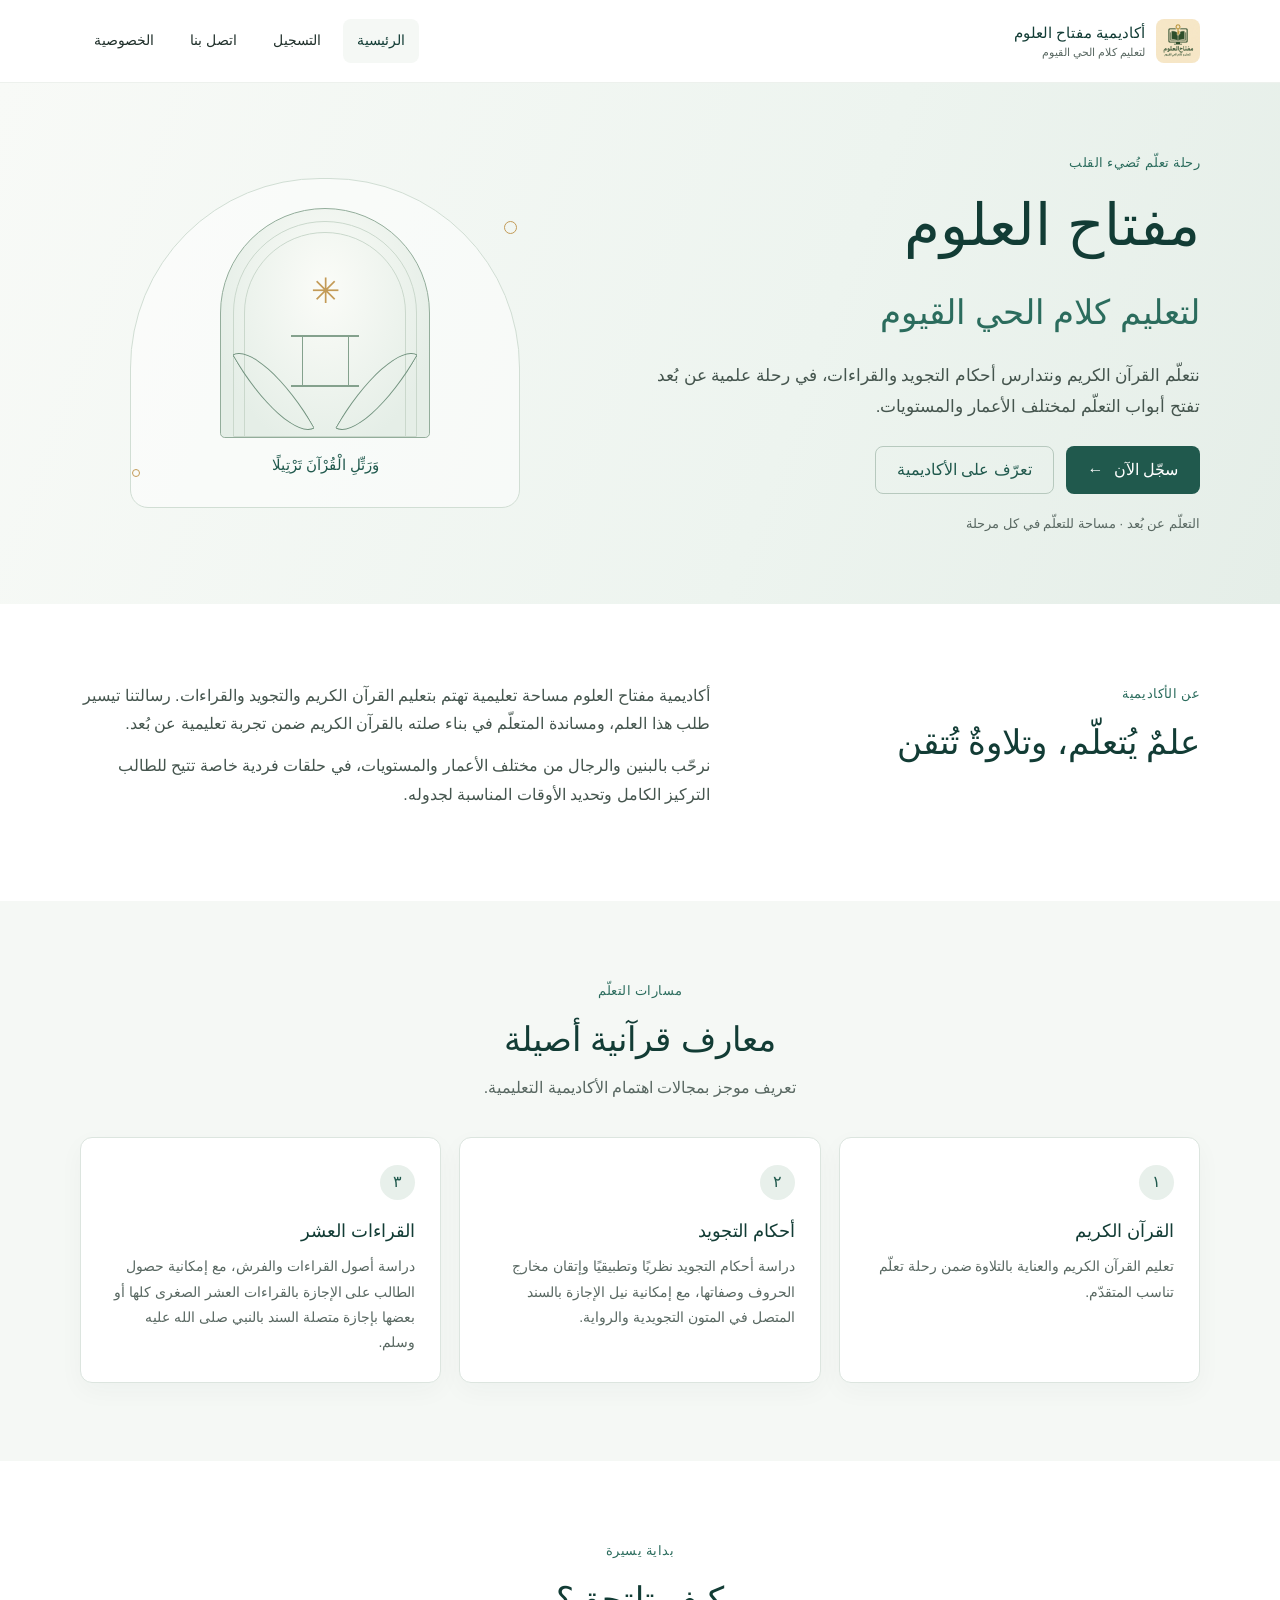
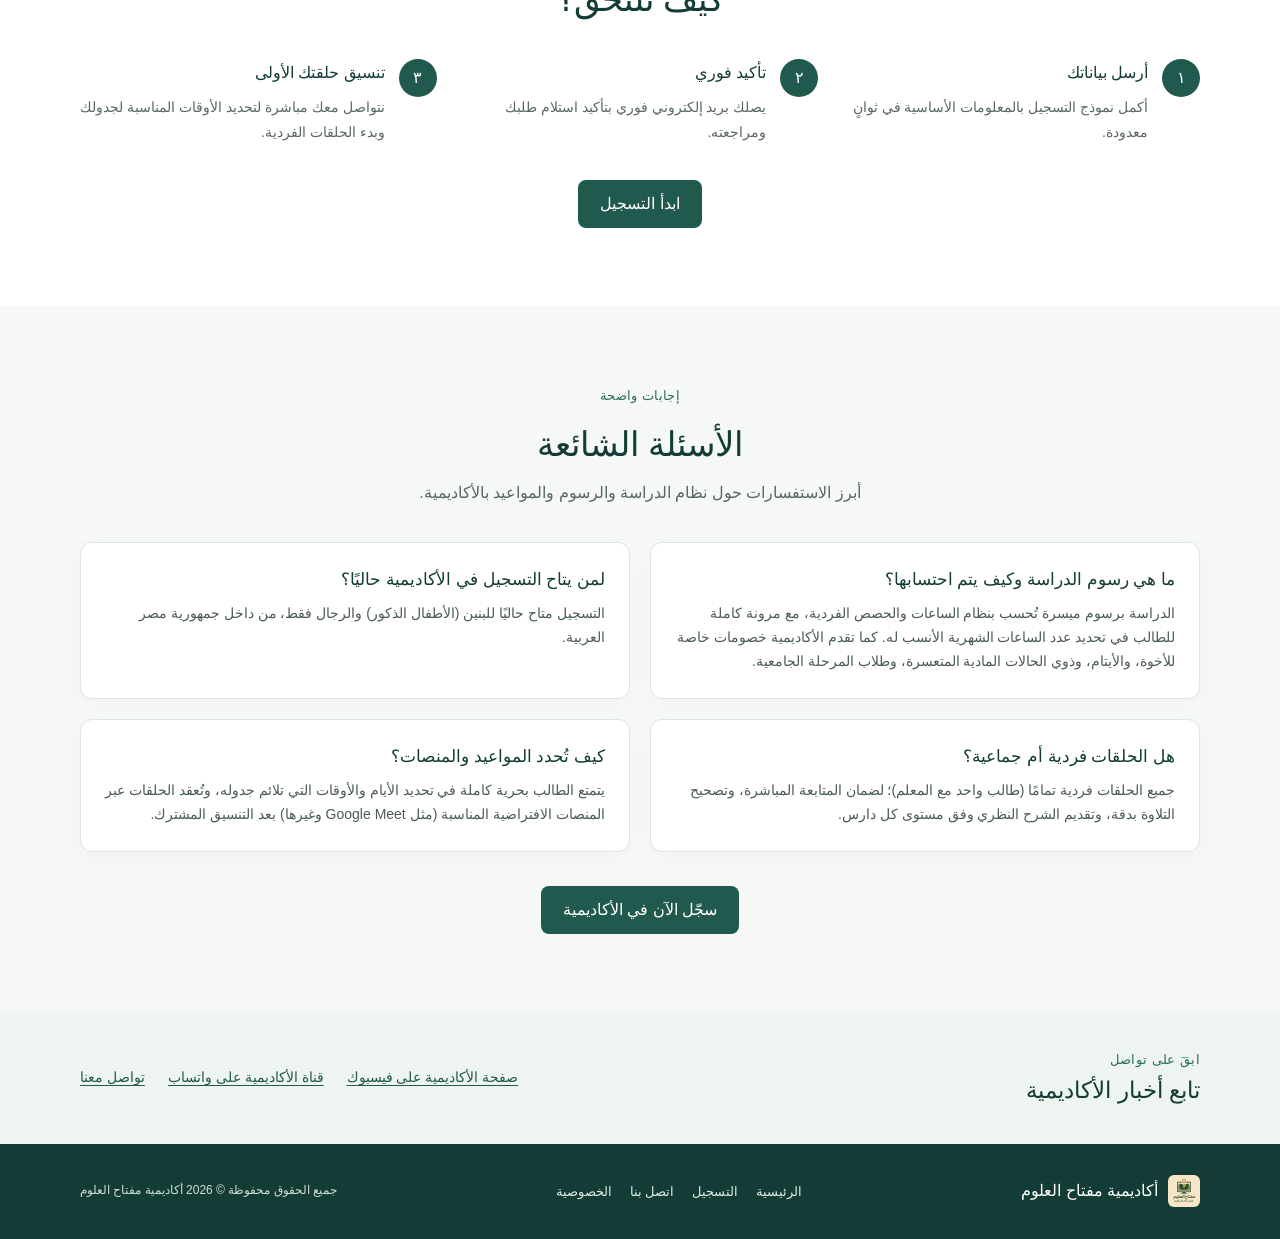
==== commit ff62c583: "إضافة شعار الأكاديمية وتحديثات الخصوصية والبريد تضمين الشعار في شريط التنقل والتذييل، وإلغاء تفعيل ق" ====
--- a/index.html
+++ b/index.html
@@ -9,6 +9,7 @@
   <meta property="og:title" content="أكاديمية مفتاح العلوم">
   <meta property="og:description" content="تعليم القرآن الكريم والتجويد والقراءات عن بُعد.">
   <title>أكاديمية مفتاح العلوم | تعليم كلام الحي القيوم</title>
+  <link rel="icon" type="image/png" href="assets/images/logo.png">
   <link rel="stylesheet" href="assets/css/style.css">
   <script src="assets/js/config.js" defer></script>
   <script src="assets/js/main.js" defer></script>
@@ -18,7 +19,7 @@
   <header class="site-header">
     <div class="container header-inner">
       <a class="brand" href="index.html" aria-label="أكاديمية مفتاح العلوم - الصفحة الرئيسية">
-        <span class="brand-mark" aria-hidden="true">م</span>
+        <img class="brand-logo" src="assets/images/logo.png" alt="شعار أكاديمية مفتاح العلوم" width="46" height="46">
         <span class="brand-copy"><strong>أكاديمية مفتاح العلوم</strong><small>لتعليم كلام الحي القيوم</small></span>
       </a>
       <nav class="site-nav" aria-label="التنقل الرئيسي">
@@ -153,7 +154,10 @@
 
   <footer class="site-footer">
     <div class="container footer-inner">
-      <a class="footer-brand" href="index.html">أكاديمية مفتاح العلوم</a>
+      <a class="footer-brand" href="index.html">
+        <img class="footer-logo" src="assets/images/logo.png" alt="" width="34" height="34" aria-hidden="true">
+        <span>أكاديمية مفتاح العلوم</span>
+      </a>
       <nav class="footer-nav" aria-label="روابط التذييل">
         <a href="index.html">الرئيسية</a><a href="register.html">التسجيل</a><a href="contact.html">اتصل بنا</a><a href="privacy.html">الخصوصية</a>
       </nav>
--- a/assets/css/style.css
+++ b/assets/css/style.css
@@ -32,6 +32,7 @@
 .site-header { position: relative; z-index: 2; background: #fff; border-bottom: 1px solid #edf1ed; }
 .header-inner { min-height: 82px; display: flex; align-items: center; justify-content: space-between; gap: 24px; }
 .brand { display: inline-flex; align-items: center; gap: 11px; color: var(--green-950); text-decoration: none; }
+.brand-logo { width: 44px; height: 44px; object-fit: contain; border-radius: 8px; flex-shrink: 0; }
 .brand-mark { width: 43px; height: 43px; display: grid; place-items: center; border: 1px solid #c8d8cf; border-radius: 50% 50% 7px 50%; color: var(--green-800); font-size: 23px; font-weight: 700; }
 .brand-copy { display: grid; line-height: 1.5; }
 .brand-copy strong { font-size: 15px; }
@@ -99,7 +100,8 @@
 
 .site-footer { color: #dce8df; background: var(--green-950); }
 .footer-inner { min-height: 95px; display: flex; align-items: center; justify-content: space-between; gap: 20px; padding-block: 19px; }
-.footer-brand { color: #fff; font-weight: 700; text-decoration: none; }
+.footer-brand { display: inline-flex; align-items: center; gap: 10px; color: #fff; font-weight: 700; text-decoration: none; }
+.footer-logo { width: 32px; height: 32px; object-fit: contain; border-radius: 6px; flex-shrink: 0; }
 .footer-nav { flex-wrap: wrap; gap: 8px 18px; }
 .footer-nav a { color: #e2ece4; font-size: 13px; text-decoration: none; }
 .footer-inner > p { margin: 0; color: #d0ded4; font-size: 12px; }
@@ -152,17 +154,23 @@
 .handoff-tools textarea { direction: rtl; font-size: 13px; }
 .copy-feedback { margin: 0; color: var(--green-800); font-size: 13px; }
 
+/* تنسيقات مربع اختيار سياسة الخصوصية */
+.field-checkbox { margin: 12px 0 6px; }
+.checkbox-label { display: inline-flex; align-items: flex-start; gap: 10px; cursor: pointer; font-size: 14px; color: var(--ink); line-height: 1.6; }
+.checkbox-label input[type="checkbox"] { width: 19px; height: 19px; min-height: 19px; margin-top: 2px; accent-color: var(--green-800); cursor: pointer; flex-shrink: 0; }
+
 /* تنسيقات حقل الهاتف intl-tel-input */
 .iti { width: 100%; direction: ltr; }
 .iti input#phone { width: 100%; min-height: 47px; padding-left: 54px; font-family: inherit; }
 .iti__country-list { text-align: right; direction: rtl; }
 
 /* بطاقة نجاح التسجيل */
-.success-card { margin-top: 24px; padding: 28px 24px; border: 2px solid #20594d; border-radius: 12px; background: #f3f8f4; text-align: center; animation: fadeIn .3s ease; }
+.success-card { margin-top: 24px; padding: 28px 24px; border: 2px solid #20594d; border-radius: 12px; background: #f3f8f4; text-align: center; }
 .success-card[hidden] { display: none; }
 .success-icon { width: 48px; height: 48px; display: grid; place-items: center; margin: 0 auto 14px; border-radius: 50%; color: #fff; background: var(--green-800); font-size: 24px; font-weight: 700; }
 .success-card h2 { margin-bottom: 8px; color: var(--green-950); font-size: 22px; }
 .success-card p { color: #354a3f; font-size: 15px; margin-bottom: 12px; }
+.whatsapp-notice-highlight { margin-top: 10px; padding: 12px 14px; border: 1px solid #c2dbcb; border-radius: 8px; background: #eaf3ed; color: var(--green-950); font-size: 14px; line-height: 1.6; }
 .success-actions { display: flex; flex-wrap: wrap; justify-content: center; gap: 12px; margin-top: 18px; }
 
 .contact-layout { max-width: 900px; display: grid; grid-template-columns: .8fr 1.2fr; align-items: start; gap: 24px; }
